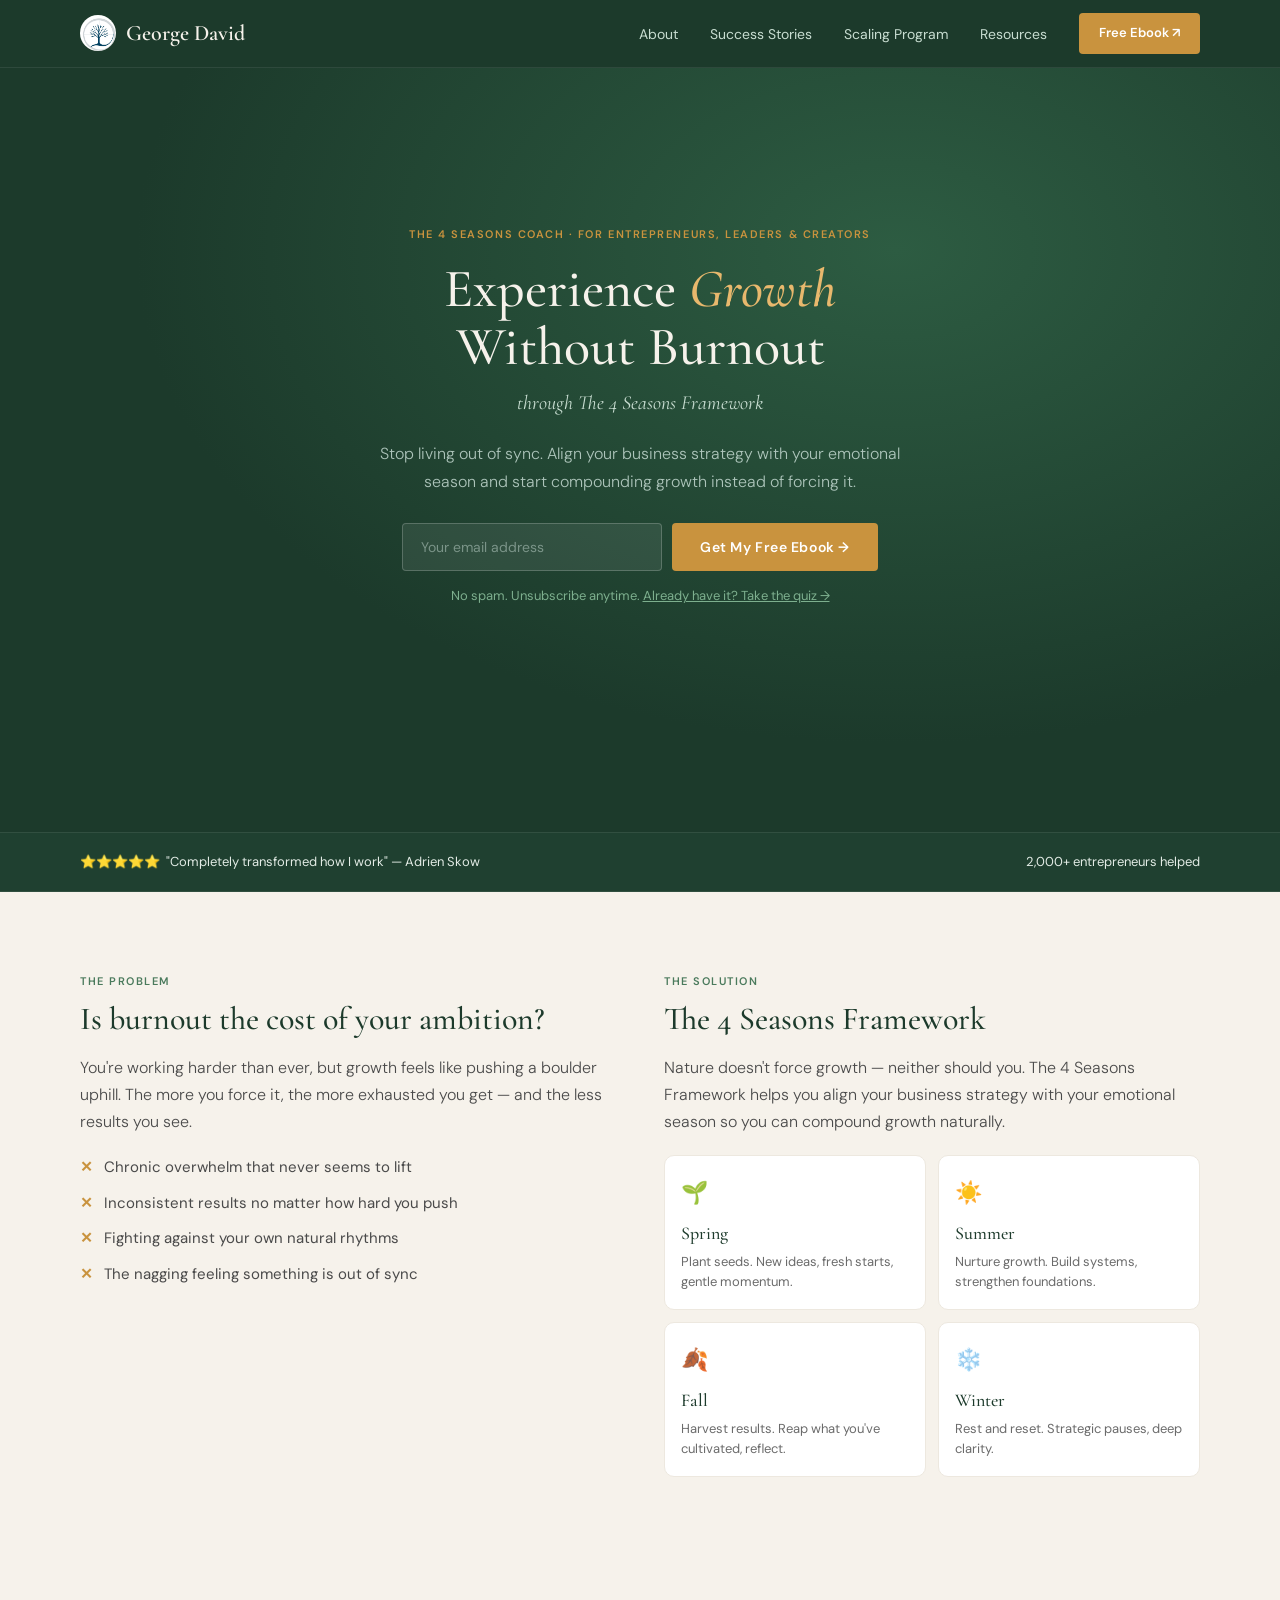
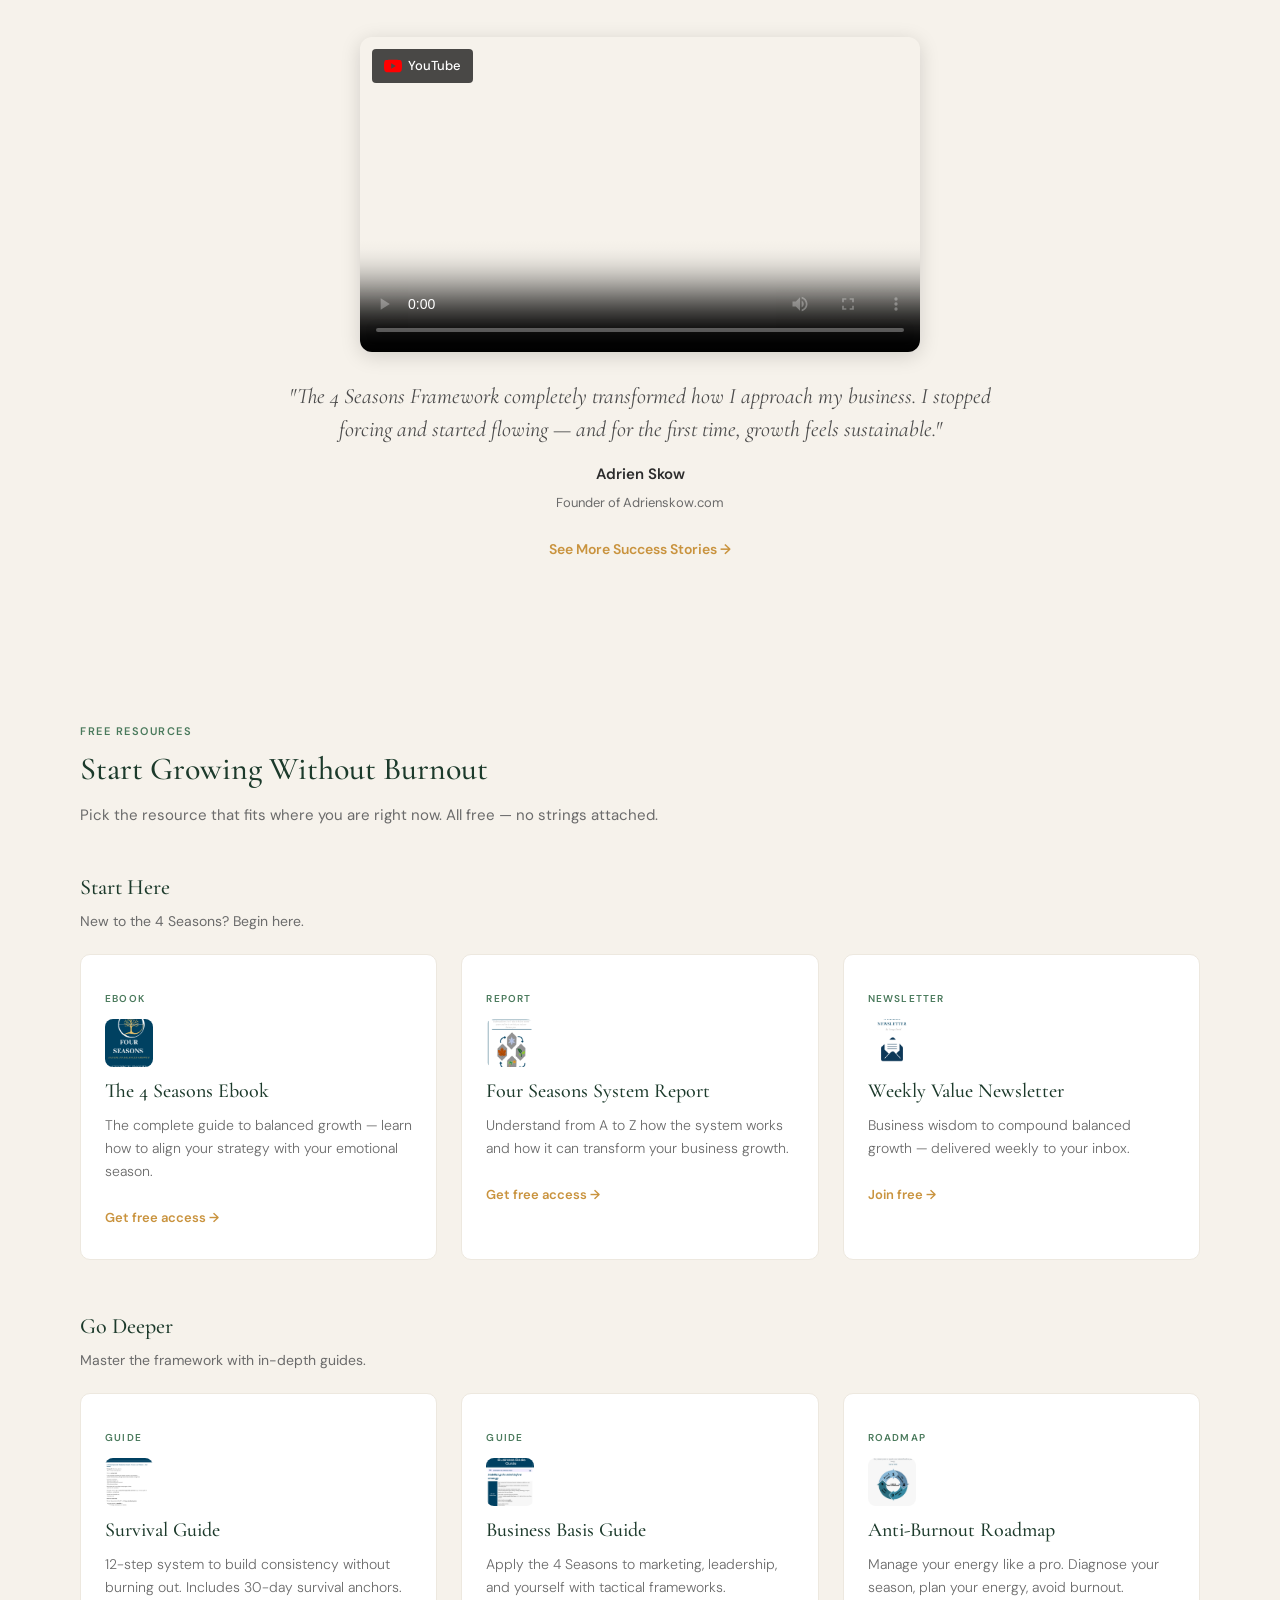
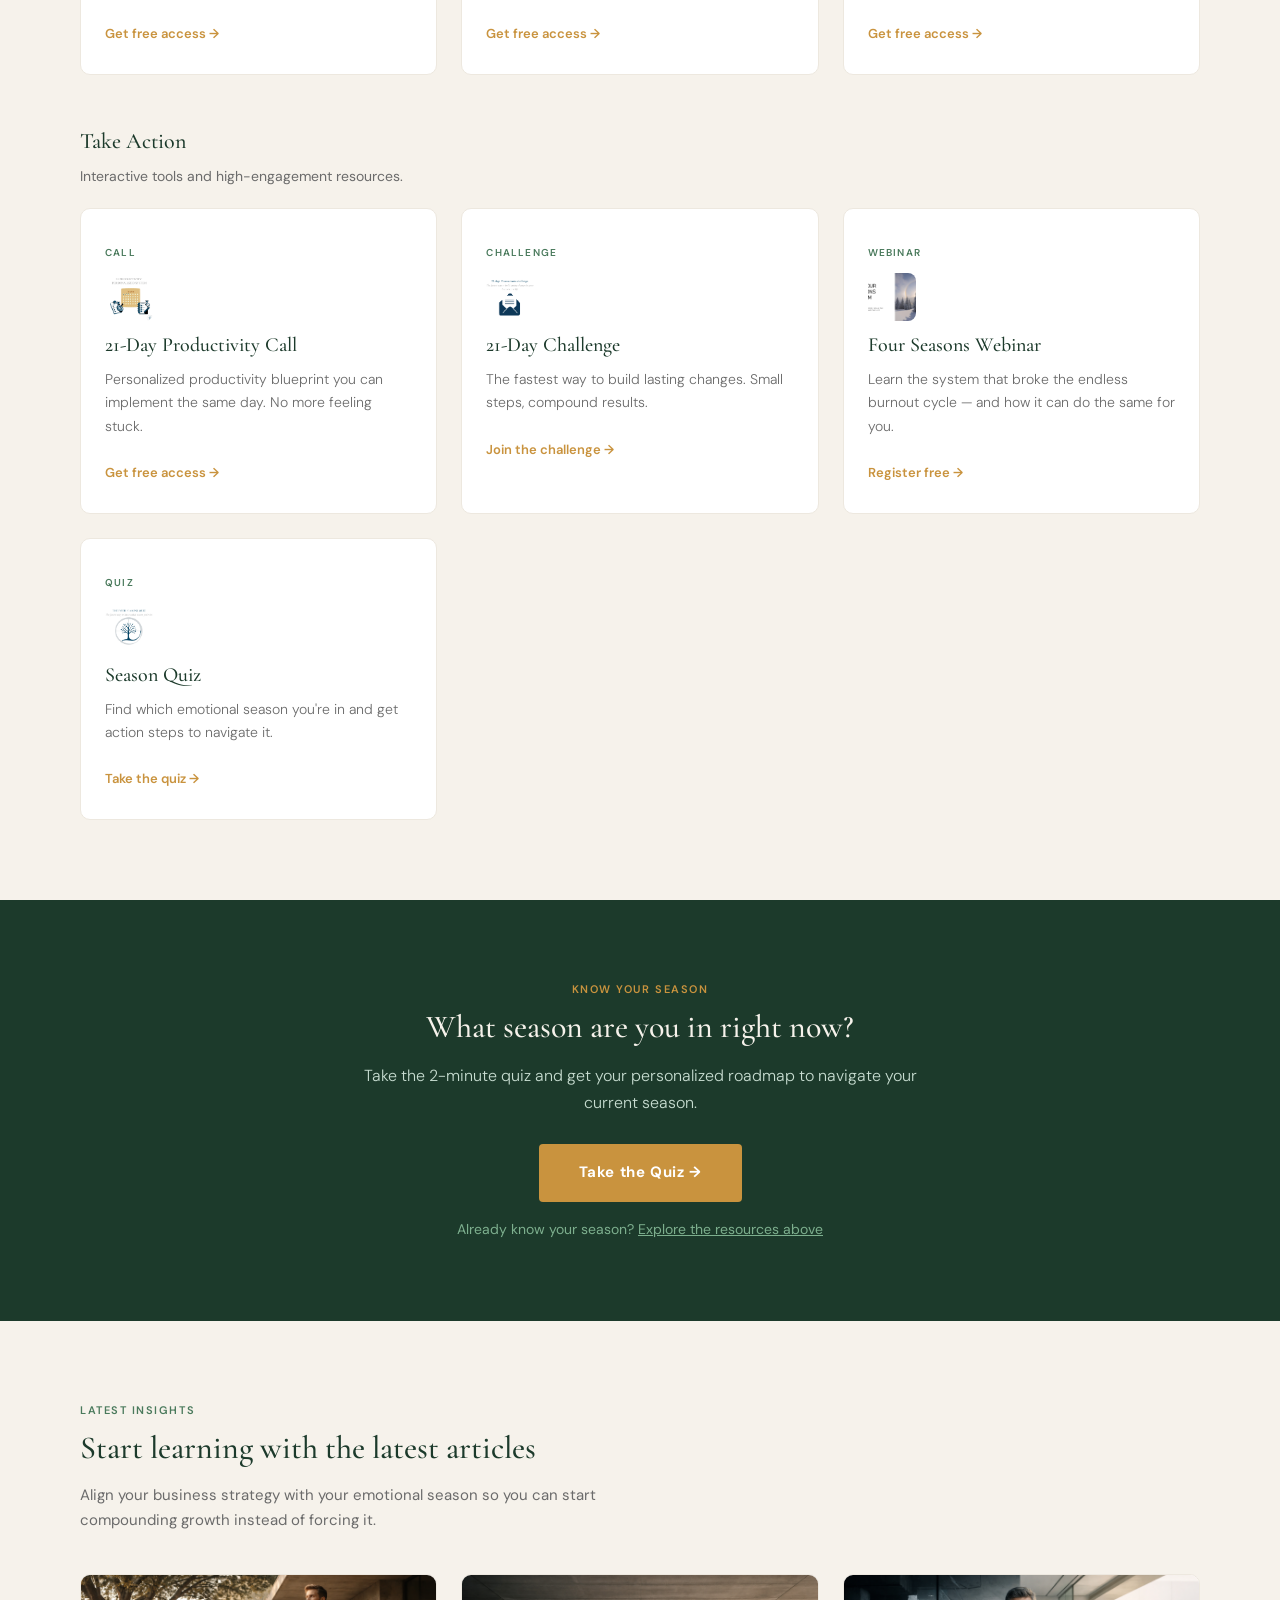
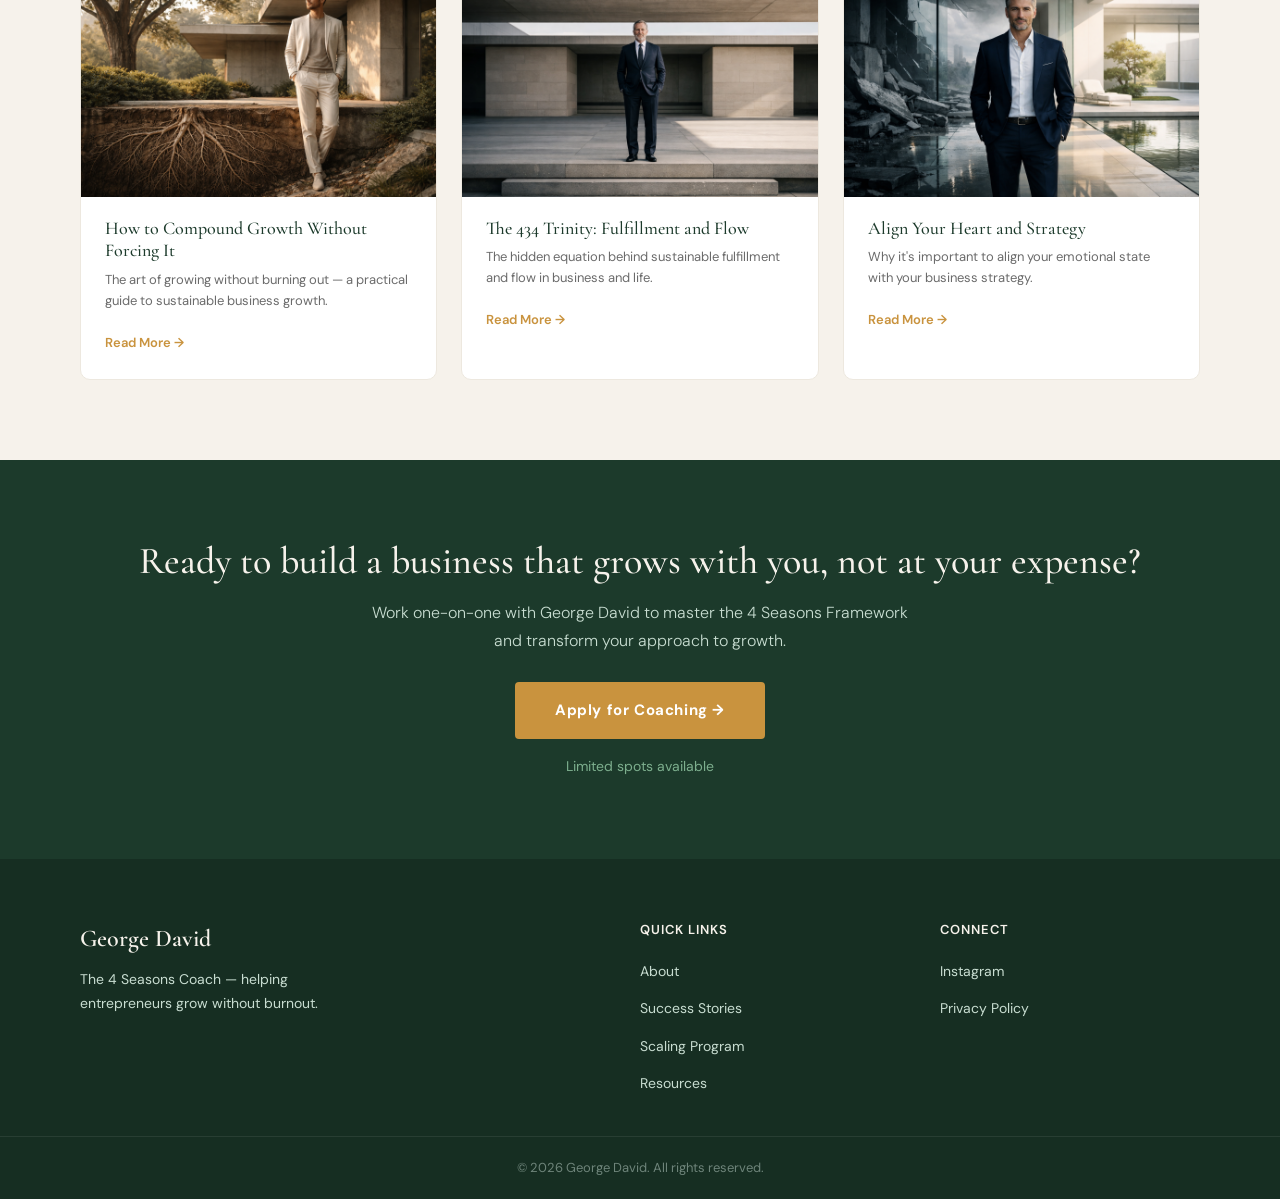
==== george-david-funnel/index.html @ fc8d65a0 "Add files via upload" ====
<!DOCTYPE html>
<html lang="en">
<head>
  <meta charset="UTF-8">
  <meta name="viewport" content="width=device-width, initial-scale=1.0">
  <title>George David — The 4 Seasons Coach</title>
  <meta name="description" content="Experience growth without burnout through The 4 Seasons Framework. Get your free ebook and start compounding balanced growth.">
  <link rel="preconnect" href="https://fonts.googleapis.com">
  <link rel="preconnect" href="https://fonts.gstatic.com" crossorigin>
  <link href="https://fonts.googleapis.com/css2?family=Cormorant+Garamond:ital,wght@0,400;0,500;0,600;1,400;1,500&family=DM+Sans:wght@300;400;500;600;700&display=swap" rel="stylesheet">
  <link rel="stylesheet" href="css/style.css">
</head>
<body>

<!-- Navigation -->
<nav class="navbar" id="navbar">
  <div class="navbar-inner">
    <a href="#" class="navbar-logo"><img src="assets/logo.jpg" alt="George David" class="nav-logo-img"> George David</a>
    <button class="navbar-toggle" id="navToggle" aria-label="Toggle menu">
      <span></span><span></span><span></span>
    </button>
    <div class="navbar-menu" id="navMenu">
      <ul class="navbar-links">
        <li><a href="#about">About</a></li>
        <li><a href="#stories">Success Stories</a></li>
        <li><a href="#scaling">Scaling Program</a></li>
        <li><a href="#resources">Resources</a></li>
      </ul>
      <a href="#hero" class="navbar-cta">Free Ebook ↗</a>
    </div>
  </div>
</nav>

<!-- Hero -->
<section class="hero" id="hero">
  <div class="hero-content">
    <p class="hero-eyebrow">The 4 Seasons Coach · For Entrepreneurs, Leaders &amp; Creators</p>
    <h1 class="hero-title">Experience <em>Growth</em><br>Without Burnout</h1>
    <p class="hero-subtitle">through The 4 Seasons Framework</p>
    <p class="hero-body">Stop living out of sync. Align your business strategy with your emotional season and start compounding growth instead of forcing it.</p>
    <form class="hero-form" id="heroForm" action="#" method="POST">
      <input type="email" class="hero-input" placeholder="Your email address" required autocomplete="email" inputmode="email">
      <button type="submit" class="hero-btn">Get My Free Ebook →</button>
    </form>
    <p class="hero-micro">No spam. Unsubscribe anytime. <a href="#" class="hero-micro-link">Already have it? Take the quiz →</a></p>
  </div>
</section>

<!-- Trust Bar -->
<div class="trust-bar">
  <div class="trust-bar-inner">
    <span class="trust-bar-item">⭐⭐⭐⭐⭐ &nbsp;"Completely transformed how I work" — Adrien Skow</span>
    <span class="trust-bar-item">2,000+ entrepreneurs helped</span>
  </div>
</div>

<!-- Problem → Solution -->
<section class="section section-light" id="about">
  <div class="container">
    <div class="split-grid">
      <div class="split-col">
        <p class="section-label-text">The Problem</p>
        <h2 class="section-title">Is burnout the cost of your ambition?</h2>
        <p class="section-body">You're working harder than ever, but growth feels like pushing a boulder uphill. The more you force it, the more exhausted you get — and the less results you see.</p>
        <ul class="pain-list">
          <li>Chronic overwhelm that never seems to lift</li>
          <li>Inconsistent results no matter how hard you push</li>
          <li>Fighting against your own natural rhythms</li>
          <li>The nagging feeling something is out of sync</li>
        </ul>
      </div>
      <div class="split-col">
        <p class="section-label-text">The Solution</p>
        <h2 class="section-title">The 4 Seasons Framework</h2>
        <p class="section-body">Nature doesn't force growth — neither should you. The 4 Seasons Framework helps you align your business strategy with your emotional season so you can compound growth naturally.</p>
        <div class="seasons-grid">
          <div class="season-card">
            <span class="season-icon">🌱</span>
            <h4>Spring</h4>
            <p>Plant seeds. New ideas, fresh starts, gentle momentum.</p>
          </div>
          <div class="season-card">
            <span class="season-icon">☀️</span>
            <h4>Summer</h4>
            <p>Nurture growth. Build systems, strengthen foundations.</p>
          </div>
          <div class="season-card">
            <span class="season-icon">🍂</span>
            <h4>Fall</h4>
            <p>Harvest results. Reap what you've cultivated, reflect.</p>
          </div>
          <div class="season-card">
            <span class="season-icon">❄️</span>
            <h4>Winter</h4>
            <p>Rest and reset. Strategic pauses, deep clarity.</p>
          </div>
        </div>
      </div>
    </div>
  </div>
</section>

<!-- Testimonial -->
<section class="section section-light" id="stories">
  <div class="container">
    <div class="testimonial">
      <div class="testimonial-video">
        <div class="video-embed">
          <div class="video-wrapper">
            <video controls poster="https://i.ytimg.com/vi/q806Whf-6So/hqdefault.jpg">
              <source src="assets/testimonial.mp4" type="video/mp4">
            </video>
            <a href="https://www.youtube.com/watch?v=q806Whf-6So" target="_blank" rel="noopener" class="video-youtube-link" aria-label="Watch on YouTube">
              <svg class="video-youtube-icon" viewBox="0 0 24 24" fill="currentColor"><path d="M23.498 6.186a3.016 3.016 0 0 0-2.122-2.136C19.505 3.545 12 3.545 12 3.545s-7.505 0-9.377.505A3.017 3.017 0 0 0 .502 6.186C0 8.07 0 12 0 12s0 3.93.502 5.814a3.016 3.016 0 0 0 2.122 2.136c1.871.505 9.376.505 9.376.505s7.505 0 9.377-.505a3.015 3.015 0 0 0 2.122-2.136C24 15.93 24 12 24 12s0-3.93-.502-5.814zM9.545 15.568V8.432L15.818 12l-6.273 3.568z"/></svg>
              YouTube
            </a>
          </div>
        </div>
      </div>
      <blockquote class="testimonial-quote">
        "The 4 Seasons Framework completely transformed how I approach my business. I stopped forcing and started flowing — and for the first time, growth feels sustainable."
      </blockquote>
      <div class="testimonial-author">
        <strong>Adrien Skow</strong>
        <span>Founder of Adrienskow.com</span>
      </div>
      <a href="#" class="testimonial-link">See More Success Stories →</a>
    </div>
  </div>
</section>

<!-- Free Resources -->
<section class="section section-light" id="resources">
  <div class="container">
    <p class="section-label-text">Free Resources</p>
    <h2 class="section-title">Start Growing Without Burnout</h2>
    <p class="section-desc">Pick the resource that fits where you are right now. All free — no strings attached.</p>

    <div class="offer-group">
      <h3 class="offer-group-title">Start Here</h3>
      <p class="offer-group-desc">New to the 4 Seasons? Begin here.</p>
      <div class="offer-grid">
        <article class="offer-card">
          <span class="offer-tag">Ebook</span>
          <img src="assets/hero-profile.png" alt="" class="offer-icon" loading="lazy">
          <h4 class="offer-title">The 4 Seasons Ebook</h4>
          <p class="offer-body">The complete guide to balanced growth — learn how to align your strategy with your emotional season.</p>
          <a href="#" class="offer-cta">Get free access →</a>
        </article>
        <article class="offer-card">
          <span class="offer-tag">Report</span>
          <img src="assets/system-report-icon.png" alt="" class="offer-icon" loading="lazy">
          <h4 class="offer-title">Four Seasons System Report</h4>
          <p class="offer-body">Understand from A to Z how the system works and how it can transform your business growth.</p>
          <a href="#" class="offer-cta">Get free access →</a>
        </article>
        <article class="offer-card">
          <span class="offer-tag">Newsletter</span>
          <img src="assets/newsletter-icon.png" alt="" class="offer-icon" loading="lazy">
          <h4 class="offer-title">Weekly Value Newsletter</h4>
          <p class="offer-body">Business wisdom to compound balanced growth — delivered weekly to your inbox.</p>
          <a href="#" class="offer-cta">Join free →</a>
        </article>
      </div>
    </div>

    <div class="offer-group">
      <h3 class="offer-group-title">Go Deeper</h3>
      <p class="offer-group-desc">Master the framework with in-depth guides.</p>
      <div class="offer-grid">
        <article class="offer-card">
          <span class="offer-tag">Guide</span>
          <img src="assets/survival-guide-icon.png" alt="" class="offer-icon" loading="lazy">
          <h4 class="offer-title">Survival Guide</h4>
          <p class="offer-body">12-step system to build consistency without burning out. Includes 30-day survival anchors.</p>
          <a href="#" class="offer-cta">Get free access →</a>
        </article>
        <article class="offer-card">
          <span class="offer-tag">Guide</span>
          <img src="assets/business-guide-icon.png" alt="" class="offer-icon" loading="lazy">
          <h4 class="offer-title">Business Basis Guide</h4>
          <p class="offer-body">Apply the 4 Seasons to marketing, leadership, and yourself with tactical frameworks.</p>
          <a href="#" class="offer-cta">Get free access →</a>
        </article>
        <article class="offer-card">
          <span class="offer-tag">Roadmap</span>
          <img src="assets/energy-icon.png" alt="" class="offer-icon" loading="lazy">
          <h4 class="offer-title">Anti-Burnout Roadmap</h4>
          <p class="offer-body">Manage your energy like a pro. Diagnose your season, plan your energy, avoid burnout.</p>
          <a href="#" class="offer-cta">Get free access →</a>
        </article>
      </div>
    </div>

    <div class="offer-group">
      <h3 class="offer-group-title">Take Action</h3>
      <p class="offer-group-desc">Interactive tools and high-engagement resources.</p>
      <div class="offer-grid">
        <article class="offer-card">
          <span class="offer-tag">Call</span>
          <img src="assets/productivity-icon.png" alt="" class="offer-icon" loading="lazy">
          <h4 class="offer-title">21-Day Productivity Call</h4>
          <p class="offer-body">Personalized productivity blueprint you can implement the same day. No more feeling stuck.</p>
          <a href="#" class="offer-cta">Get free access →</a>
        </article>
        <article class="offer-card">
          <span class="offer-tag">Challenge</span>
          <img src="assets/challenge-icon.png" alt="" class="offer-icon" loading="lazy">
          <h4 class="offer-title">21-Day Challenge</h4>
          <p class="offer-body">The fastest way to build lasting changes. Small steps, compound results.</p>
          <a href="#" class="offer-cta">Join the challenge →</a>
        </article>
        <article class="offer-card">
          <span class="offer-tag">Webinar</span>
          <img src="assets/webinar-icon.jpg" alt="" class="offer-icon" loading="lazy">
          <h4 class="offer-title">Four Seasons Webinar</h4>
          <p class="offer-body">Learn the system that broke the endless burnout cycle — and how it can do the same for you.</p>
          <a href="#" class="offer-cta">Register free →</a>
        </article>
        <article class="offer-card">
          <span class="offer-tag">Quiz</span>
          <img src="assets/quiz-icon.png" alt="" class="offer-icon" loading="lazy">
          <h4 class="offer-title">Season Quiz</h4>
          <p class="offer-body">Find which emotional season you're in and get action steps to navigate it.</p>
          <a href="#" class="offer-cta">Take the quiz →</a>
        </article>
      </div>
    </div>
  </div>
</section>

<!-- Quiz CTA -->
<section class="section section-dark cta-banner">
  <div class="container" style="text-align:center;">
    <p class="section-label-text" style="color:var(--gold);">Know Your Season</p>
    <h2 class="section-title" style="color:var(--cream);">What season are you in right now?</h2>
    <p class="section-body" style="color:var(--sage-pale);text-align:center;">Take the 2-minute quiz and get your personalized roadmap to navigate your current season.</p>
    <a href="#" class="cta-banner-btn">Take the Quiz →</a>
    <p class="cta-banner-micro">Already know your season? <a href="#resources" class="cta-banner-link">Explore the resources above</a></p>
  </div>
</section>

<!-- Blog -->
<section class="section section-light">
  <div class="container">
    <p class="section-label-text">Latest Insights</p>
    <h2 class="section-title">Start learning with the latest articles</h2>
    <p class="section-desc">Align your business strategy with your emotional season so you can start compounding growth instead of forcing it.</p>
    <div class="blog-grid">
      <article class="blog-card">
        <div class="blog-img">
          <img src="assets/blog-1.png" alt="" class="blog-img-src" loading="lazy">
        </div>
        <div class="blog-body">
          <h3 class="blog-title">How to Compound Growth Without Forcing It</h3>
          <p class="blog-excerpt">The art of growing without burning out — a practical guide to sustainable business growth.</p>
          <a href="#" class="blog-link">Read More →</a>
        </div>
      </article>
      <article class="blog-card">
        <div class="blog-img">
          <img src="assets/blog-2.png" alt="" class="blog-img-src" loading="lazy">
        </div>
        <div class="blog-body">
          <h3 class="blog-title">The 434 Trinity: Fulfillment and Flow</h3>
          <p class="blog-excerpt">The hidden equation behind sustainable fulfillment and flow in business and life.</p>
          <a href="#" class="blog-link">Read More →</a>
        </div>
      </article>
      <article class="blog-card">
        <div class="blog-img">
          <img src="assets/blog-3.png" alt="" class="blog-img-src" loading="lazy">
        </div>
        <div class="blog-body">
          <h3 class="blog-title">Align Your Heart and Strategy</h3>
          <p class="blog-excerpt">Why it's important to align your emotional state with your business strategy.</p>
          <a href="#" class="blog-link">Read More →</a>
        </div>
      </article>
    </div>
  </div>
</section>

<!-- Coaching CTA -->
<section class="section section-dark cta-banner" id="scaling">
  <div class="container" style="text-align:center;">
    <h2 class="section-title" style="color:var(--cream);">Ready to build a business that grows with you, not at your expense?</h2>
    <p class="section-body" style="color:var(--sage-pale);text-align:center;max-width:560px;margin:0 auto 28px;">Work one-on-one with George David to master the 4 Seasons Framework and transform your approach to growth.</p>
    <a href="#" class="cta-banner-btn">Apply for Coaching →</a>
    <p class="cta-banner-micro" style="color:var(--sage-light);">Limited spots available</p>
  </div>
</section>

<!-- Footer -->
<footer class="footer">
  <div class="container">
    <div class="footer-grid">
      <div class="footer-col">
        <h4 class="footer-logo">George David</h4>
        <p class="footer-tagline">The 4 Seasons Coach — helping entrepreneurs grow without burnout.</p>
      </div>
      <div class="footer-col">
        <h5 class="footer-heading">Quick Links</h5>
        <ul class="footer-links">
          <li><a href="#about">About</a></li>
          <li><a href="#stories">Success Stories</a></li>
          <li><a href="#scaling">Scaling Program</a></li>
          <li><a href="#resources">Resources</a></li>
        </ul>
      </div>
      <div class="footer-col">
        <h5 class="footer-heading">Connect</h5>
        <ul class="footer-links">
          <li><a href="https://www.instagram.com/georgexvidavid/" target="_blank" rel="noopener">Instagram</a></li>
          <li><a href="#">Privacy Policy</a></li>
        </ul>
      </div>
    </div>
  </div>
  <div class="footer-bottom">
    <p>&copy; 2026 George David. All rights reserved.</p>
  </div>
</footer>

<script src="js/main.js"></script>
</body>
</html>
---- george-david-funnel/css/style.css ----
/* ── CSS Custom Properties ── */
:root {
  --forest: #1C3A2B;
  --forest-mid: #2D5C42;
  --sage: #4A7A5C;
  --sage-light: #7DAF8E;
  --sage-pale: #C8DDD1;
  --gold: #C9933E;
  --gold-light: #E8B86D;
  --gold-hover: #B8832E;
  --cream: #F6F2EB;
  --cream-warm: #EDE8DF;
  --ink: #2C2C2C;
  --ink-mid: #4A4A4A;
  --ink-soft: #6B6B6B;
  --white: #FFFFFF;
  --font-serif: 'Cormorant Garamond', serif;
  --font-sans: 'DM Sans', sans-serif;
  --max-width: 1200px;
  --nav-height: 68px;
}

*, *::before, *::after { margin: 0; padding: 0; box-sizing: border-box; }
html { scroll-behavior: smooth; }
body {
  font-family: var(--font-sans);
  background: var(--cream);
  color: var(--ink);
  line-height: 1.7;
  -webkit-font-smoothing: antialiased;
}
img { max-width: 100%; display: block; }
a { color: inherit; text-decoration: none; }
ul { list-style: none; }

/* ── Navigation ── */
.navbar {
  position: fixed;
  top: 0; left: 0; right: 0;
  z-index: 100;
  height: var(--nav-height);
  background: var(--forest);
  border-bottom: 1px solid rgba(255,255,255,0.08);
  transition: background 0.3s ease;
}
.navbar.scrolled {
  background: rgba(28,58,43,0.95);
  backdrop-filter: blur(8px);
  -webkit-backdrop-filter: blur(8px);
}
.navbar-inner {
  max-width: var(--max-width);
  margin: 0 auto;
  padding: 0 40px;
  height: 100%;
  display: flex;
  align-items: center;
  justify-content: space-between;
}
.navbar-logo {
  font-family: var(--font-serif);
  font-size: 22px;
  font-weight: 600;
  color: var(--cream);
  display: flex;
  align-items: center;
  gap: 10px;
}
.nav-logo-img {
  width: 36px;
  height: 36px;
  border-radius: 50%;
  object-fit: cover;
}
.navbar-menu {
  display: flex;
  align-items: center;
  gap: 32px;
}
.navbar-links {
  display: flex;
  gap: 32px;
}
.navbar-links a {
  font-family: var(--font-sans);
  font-size: 14px;
  font-weight: 400;
  color: var(--sage-pale);
  transition: color 0.2s ease;
}
.navbar-links a:hover { color: var(--cream); }
.navbar-cta {
  background: var(--gold);
  color: var(--white);
  padding: 9px 20px;
  border-radius: 4px;
  font-family: var(--font-sans);
  font-size: 13px;
  font-weight: 600;
  transition: background 0.2s ease;
}
.navbar-cta:hover { background: var(--gold-hover); }

/* Hamburger */
.navbar-toggle {
  display: none;
  background: none;
  border: none;
  cursor: pointer;
  width: 44px;
  height: 44px;
  padding: 10px;
  flex-direction: column;
  justify-content: center;
  gap: 5px;
}
.navbar-toggle span {
  display: block;
  width: 24px;
  height: 2px;
  background: var(--cream);
  border-radius: 2px;
  transition: all 0.3s ease;
}
.navbar-toggle.active span:nth-child(1) { transform: rotate(45deg) translate(5px, 5px); }
.navbar-toggle.active span:nth-child(2) { opacity: 0; }
.navbar-toggle.active span:nth-child(3) { transform: rotate(-45deg) translate(5px, -5px); }

/* ── Hero ── */
.hero {
  min-height: calc(100vh - var(--nav-height));
  display: flex;
  align-items: center;
  justify-content: center;
  text-align: center;
  background: var(--forest);
  background-image: radial-gradient(ellipse at 70% 30%, var(--forest-mid) 0%, var(--forest) 60%);
  padding: 40px;
}
.hero-content {
  max-width: 680px;
}
.hero-eyebrow {
  font-family: var(--font-sans);
  font-size: 11px;
  font-weight: 600;
  letter-spacing: 0.14em;
  text-transform: uppercase;
  color: var(--gold);
  margin-bottom: 16px;
}
.hero-title {
  font-family: var(--font-serif);
  font-size: 54px;
  font-weight: 500;
  color: var(--cream);
  line-height: 1.08;
  margin-bottom: 10px;
}
.hero-title em {
  color: var(--gold-light);
  font-style: italic;
}
.hero-subtitle {
  font-family: var(--font-serif);
  font-size: 20px;
  font-weight: 400;
  font-style: italic;
  color: var(--sage-pale);
  margin-bottom: 20px;
}
.hero-body {
  font-family: var(--font-sans);
  font-size: 16px;
  font-weight: 300;
  color: rgba(198,218,210,0.85);
  max-width: 520px;
  margin: 0 auto 28px;
  line-height: 1.7;
}
.hero-form {
  display: flex;
  gap: 10px;
  justify-content: center;
  align-items: center;
  flex-wrap: wrap;
  margin-bottom: 14px;
}
.hero-input {
  height: 48px;
  min-width: 260px;
  padding: 0 18px;
  background: rgba(255,255,255,0.08);
  border: 1px solid rgba(255,255,255,0.2);
  border-radius: 4px;
  color: var(--cream);
  font-family: var(--font-sans);
  font-size: 14px;
  outline: none;
  transition: border-color 0.2s ease;
}
.hero-input:focus { border-color: var(--gold); }
.hero-input::placeholder { color: rgba(198,218,210,0.5); }
.hero-btn {
  height: 48px;
  padding: 0 28px;
  background: var(--gold);
  color: var(--white);
  border: none;
  border-radius: 4px;
  font-family: var(--font-sans);
  font-size: 14px;
  font-weight: 600;
  letter-spacing: 0.04em;
  cursor: pointer;
  transition: background 0.2s ease;
  white-space: nowrap;
}
.hero-btn:hover { background: var(--gold-hover); }
.hero-micro {
  font-family: var(--font-sans);
  font-size: 13px;
  color: var(--sage-light);
}
.hero-micro-link {
  color: var(--sage-light);
  text-decoration: underline;
  transition: color 0.2s ease;
}
.hero-micro-link:hover { color: var(--cream); }

/* ── Trust Bar ── */
.trust-bar {
  background: #1F4030;
  border-top: 1px solid rgba(255,255,255,0.08);
  border-bottom: 1px solid rgba(255,255,255,0.08);
}
.trust-bar-inner {
  max-width: var(--max-width);
  margin: 0 auto;
  padding: 18px 40px;
  display: flex;
  justify-content: space-between;
  align-items: center;
  gap: 40px;
}
.trust-bar-item {
  font-family: var(--font-sans);
  font-size: 13px;
  color: #E2EBE5;
}

/* ── Section Base ── */
.section { padding: 80px 0; }
.section-dark { background: var(--forest); color: var(--cream); }
.section-light { background: var(--cream); color: var(--ink); }
.container {
  max-width: var(--max-width);
  margin: 0 auto;
  padding: 0 40px;
}
.section-label-text {
  font-family: var(--font-sans);
  font-size: 11px;
  font-weight: 600;
  letter-spacing: 0.14em;
  text-transform: uppercase;
  color: var(--sage);
  margin-bottom: 10px;
}
.section-title {
  font-family: var(--font-serif);
  font-size: 32px;
  font-weight: 500;
  color: var(--forest);
  margin-bottom: 16px;
  line-height: 1.15;
}
.section-body {
  font-family: var(--font-sans);
  font-size: 16px;
  font-weight: 300;
  color: var(--ink-mid);
  line-height: 1.7;
  margin-bottom: 20px;
}
.section-desc {
  font-family: var(--font-sans);
  font-size: 15px;
  color: var(--ink-soft);
  max-width: 600px;
  margin-bottom: 40px;
}

/* ── Split Grid (Problem → Solution) ── */
.split-grid {
  display: grid;
  grid-template-columns: 1fr 1fr;
  gap: 48px;
  align-items: start;
}
.pain-list {
  display: flex;
  flex-direction: column;
  gap: 10px;
}
.pain-list li {
  font-family: var(--font-sans);
  font-size: 15px;
  color: var(--ink-mid);
  padding-left: 24px;
  position: relative;
}
.pain-list li::before {
  content: '✕';
  position: absolute;
  left: 0;
  color: var(--gold);
  font-weight: 600;
}
.seasons-grid {
  display: grid;
  grid-template-columns: 1fr 1fr;
  gap: 12px;
  margin-top: 20px;
}
.season-card {
  background: var(--white);
  border: 1px solid var(--cream-warm);
  border-radius: 10px;
  padding: 18px 16px;
}
.season-icon { font-size: 22px; display: block; margin-bottom: 6px; }
.season-card h4 {
  font-family: var(--font-serif);
  font-size: 18px;
  font-weight: 500;
  color: var(--forest);
  margin-bottom: 4px;
}
.season-card p {
  font-family: var(--font-sans);
  font-size: 13px;
  color: var(--ink-soft);
  line-height: 1.5;
}

/* ── Testimonial ── */
.testimonial {
  text-align: center;
  max-width: 720px;
  margin: 0 auto;
}
.testimonial-video { margin-bottom: 28px; }
.video-embed {
  position: relative;
  width: 100%;
  max-width: 560px;
  margin: 0 auto;
  border-radius: 12px;
  overflow: hidden;
  box-shadow: 0 4px 20px rgba(0,0,0,0.15);
}
.video-wrapper {
  position: relative;
}
.video-wrapper video,
.video-embed iframe {
  width: 100%;
  aspect-ratio: 16 / 9;
  display: block;
}
.video-youtube-link {
  position: absolute;
  top: 12px;
  left: 12px;
  display: inline-flex;
  align-items: center;
  gap: 6px;
  padding: 6px 12px;
  background: rgba(0,0,0,0.7);
  color: #fff;
  font-family: var(--font-sans);
  font-size: 13px;
  font-weight: 500;
  border-radius: 4px;
  transition: background 0.2s ease;
  z-index: 10;
}
.video-youtube-link:hover {
  background: rgba(0,0,0,0.9);
}
.video-youtube-icon {
  width: 18px;
  height: 18px;
  color: #FF0000;
}
.testimonial-quote {
  font-family: var(--font-serif);
  font-size: 22px;
  font-style: italic;
  color: var(--ink-mid);
  line-height: 1.5;
  margin-bottom: 16px;
  border: none;
}
.testimonial-author { margin-bottom: 20px; }
.testimonial-author strong {
  display: block;
  font-family: var(--font-sans);
  font-size: 15px;
  color: var(--ink);
  font-weight: 600;
}
.testimonial-author span {
  font-family: var(--font-sans);
  font-size: 13px;
  color: var(--ink-soft);
}
.testimonial-link {
  font-family: var(--font-sans);
  font-size: 14px;
  font-weight: 600;
  color: var(--gold);
  transition: color 0.2s ease;
}
.testimonial-link:hover {
  color: var(--gold-hover);
  text-decoration: underline;
}

/* ── Offer Groups ── */
.offer-group { margin-bottom: 48px; }
.offer-group:last-child { margin-bottom: 0; }
.offer-group-title {
  font-family: var(--font-serif);
  font-size: 22px;
  font-weight: 500;
  color: var(--forest);
  margin-bottom: 4px;
}
.offer-group-desc {
  font-family: var(--font-sans);
  font-size: 14px;
  color: var(--ink-soft);
  margin-bottom: 20px;
}
.offer-grid {
  display: grid;
  grid-template-columns: repeat(3, 1fr);
  gap: 24px;
}
.offer-card {
  background: var(--white);
  border: 1px solid var(--cream-warm);
  border-radius: 10px;
  padding: 28px 24px;
  transition: all 0.2s ease;
}
.offer-card:hover {
  transform: translateY(-2px);
  box-shadow: 0 8px 24px rgba(28,58,43,0.08);
}
.offer-icon {
  width: 48px;
  height: 48px;
  object-fit: cover;
  border-radius: 8px;
  margin-bottom: 12px;
}
.offer-tag {
  display: inline-block;
  font-family: var(--font-sans);
  font-size: 10px;
  font-weight: 600;
  letter-spacing: 0.12em;
  text-transform: uppercase;
  color: var(--sage);
  margin-bottom: 12px;
}
.offer-title {
  font-family: var(--font-serif);
  font-size: 20px;
  font-weight: 500;
  color: var(--forest);
  margin-bottom: 10px;
  line-height: 1.25;
}
.offer-body {
  font-family: var(--font-sans);
  font-size: 14px;
  font-weight: 300;
  color: var(--ink-soft);
  line-height: 1.65;
  margin-bottom: 20px;
}
.offer-cta {
  font-family: var(--font-sans);
  font-size: 13px;
  font-weight: 600;
  color: var(--gold);
  transition: all 0.2s ease;
}
.offer-cta:hover { text-decoration: underline; }

/* ── CTA Banner ── */
.cta-banner { text-align: center; padding: 80px 40px; }
.cta-banner .section-body {
  max-width: 560px;
  margin: 0 auto 28px;
}
.cta-banner-btn {
  display: inline-block;
  background: var(--gold);
  color: var(--white);
  padding: 16px 40px;
  border-radius: 4px;
  font-family: var(--font-sans);
  font-size: 15px;
  font-weight: 700;
  letter-spacing: 0.04em;
  transition: background 0.2s ease;
}
.cta-banner-btn:hover { background: var(--gold-hover); }
.cta-banner-micro {
  font-family: var(--font-sans);
  font-size: 14px;
  color: var(--sage-light);
  margin-top: 16px;
}
.cta-banner-link {
  color: var(--sage-light);
  text-decoration: underline;
  transition: color 0.2s ease;
}
.cta-banner-link:hover { color: var(--cream); }

/* ── Blog ── */
.blog-grid {
  display: grid;
  grid-template-columns: repeat(3, 1fr);
  gap: 24px;
}
.blog-card {
  background: var(--white);
  border: 1px solid var(--cream-warm);
  border-radius: 10px;
  overflow: hidden;
  transition: all 0.2s ease;
}
.blog-card:hover {
  transform: translateY(-2px);
  box-shadow: 0 8px 24px rgba(28,58,43,0.08);
}
.blog-img-src {
  width: 100%;
  aspect-ratio: 16 / 10;
  object-fit: cover;
  display: block;
}
.blog-img-placeholder {
  width: 100%;
  aspect-ratio: 16 / 10;
  background: linear-gradient(135deg, var(--sage-pale), var(--sage-light));
}
.blog-body { padding: 20px 24px 24px; }
.blog-title {
  font-family: var(--font-serif);
  font-size: 18px;
  font-weight: 500;
  color: var(--forest);
  margin-bottom: 8px;
  line-height: 1.25;
}
.blog-excerpt {
  font-family: var(--font-sans);
  font-size: 13px;
  color: var(--ink-soft);
  line-height: 1.6;
  margin-bottom: 16px;
}
.blog-link {
  font-family: var(--font-sans);
  font-size: 13px;
  font-weight: 600;
  color: var(--gold);
  transition: color 0.2s ease;
}
.blog-link:hover { text-decoration: underline; }

/* ── Coaching CTA ── */
#scaling .section-title { font-size: 38px; line-height: 1.15; }

/* ── Footer ── */
.footer {
  background: #162E22;
  color: var(--sage-pale);
  padding: 60px 0 0;
}
.footer-grid {
  display: grid;
  grid-template-columns: 2fr 1fr 1fr;
  gap: 40px;
}
.footer-logo {
  font-family: var(--font-serif);
  font-size: 24px;
  font-weight: 600;
  color: var(--cream);
  margin-bottom: 8px;
}
.footer-tagline {
  font-family: var(--font-sans);
  font-size: 14px;
  color: var(--sage-pale);
  max-width: 280px;
}
.footer-heading {
  font-family: var(--font-sans);
  font-size: 13px;
  font-weight: 600;
  letter-spacing: 0.08em;
  text-transform: uppercase;
  color: var(--cream);
  margin-bottom: 16px;
}
.footer-links {
  display: flex;
  flex-direction: column;
  gap: 10px;
}
.footer-links a {
  font-family: var(--font-sans);
  font-size: 14px;
  color: var(--sage-pale);
  transition: color 0.2s ease;
}
.footer-links a:hover { color: var(--cream); }
.footer-bottom {
  border-top: 1px solid rgba(255,255,255,0.08);
  margin-top: 40px;
  padding: 20px 40px;
  text-align: center;
  font-family: var(--font-sans);
  font-size: 13px;
  color: rgba(198,218,210,0.5);
}

/* ── Scroll offset for fixed nav ── */
#about, #stories, #resources, #scaling {
  scroll-margin-top: 80px;
}

/* ── Responsive ── */

/* Tablet (≤ 768px) */
@media (max-width: 768px) {
  .navbar-toggle { display: flex; }
  .navbar-menu {
    position: fixed;
    top: 0; left: 0; right: 0; bottom: 0;
    background: rgba(28,58,43,0.98);
    flex-direction: column;
    justify-content: center;
    align-items: center;
    gap: 40px;
    opacity: 0;
    visibility: hidden;
    transition: all 0.3s ease;
    z-index: 99;
  }
  .navbar-menu.open { opacity: 1; visibility: visible; }
  .navbar-links { flex-direction: column; align-items: center; gap: 28px; }
  .navbar-links a { font-size: 20px; }
  .navbar-cta { font-size: 16px; padding: 14px 32px; }

  .hero-title { font-size: 38px; }
  .hero-subtitle { font-size: 18px; }
  .hero-body { font-size: 15px; }
  .hero-form { flex-direction: column; }
  .hero-input { min-width: 0; width: 100%; max-width: 400px; }
  .hero-btn { width: 100%; max-width: 400px; }
  .hero { min-height: 500px; padding: 40px 24px; }

  .trust-bar-inner {
    flex-direction: column;
    gap: 8px;
    text-align: center;
    padding: 16px 24px;
  }
  .trust-bar-item { font-size: 12px; }

  .section { padding: 64px 0; }
  .container { padding: 0 24px; }
  .split-grid { grid-template-columns: 1fr; gap: 40px; }
  .section-title { font-size: 28px; }

  .offer-grid { gap: 16px; }
  .offer-card { padding: 24px; }
  .offer-title { font-size: 18px; }
  .offer-group { margin-bottom: 40px; }

  .cta-banner { padding: 56px 24px; }
  .cta-banner .section-title { font-size: 30px; }

  .blog-grid { grid-template-columns: repeat(2, 1fr); gap: 20px; }
  .blog-body { padding: 16px 20px 20px; }

  .footer-grid { grid-template-columns: 1fr; gap: 32px; text-align: center; }
  .footer-tagline { max-width: none; }
  .footer-links { align-items: center; }
  .footer { padding: 48px 0 0; }
  .footer-bottom { padding: 16px 24px; }
}

/* Small tablet (≤ 480px) */
@media (max-width: 480px) {
  .hero-title { font-size: 28px; }
  .hero-subtitle { font-size: 16px; }
  .hero-body { font-size: 14px; }
  .hero { min-height: 440px; padding: 32px 20px; }
  .hero-input { height: 44px; }
  .hero-btn { height: 44px; }

  .section { padding: 48px 0; }
  .container { padding: 0 20px; }
  .section-title { font-size: 24px; }
  .section-body { font-size: 15px; }
  .seasons-grid { gap: 10px; }
  .season-card { padding: 14px; }

  .offer-grid { grid-template-columns: 1fr; gap: 16px; }
  .offer-card { padding: 20px; }
  .offer-title { font-size: 17px; }
  .offer-body { font-size: 13px; }
  .offer-cta {
    display: block;
    text-align: center;
    padding: 12px 20px;
    background: var(--gold);
    color: var(--white);
    border-radius: 4px;
    font-size: 14px;
  }
  .offer-cta:hover { text-decoration: none; background: var(--gold-hover); }

  .cta-banner { padding: 48px 20px; }
  .cta-banner .section-title { font-size: 26px; }
  .cta-banner-btn { width: 100%; padding: 14px 24px; font-size: 15px; }

  .blog-grid { grid-template-columns: 1fr; gap: 16px; }

  #scaling .section-title { font-size: 26px; }
  #scaling .cta-banner-btn { width: 100%; }

  .testimonial-quote { font-size: 18px; }
}

/* Medium screens (≤ 1024px) — 2-col offers */
@media (max-width: 1024px) {
  .offer-grid { grid-template-columns: repeat(2, 1fr); gap: 20px; }
}
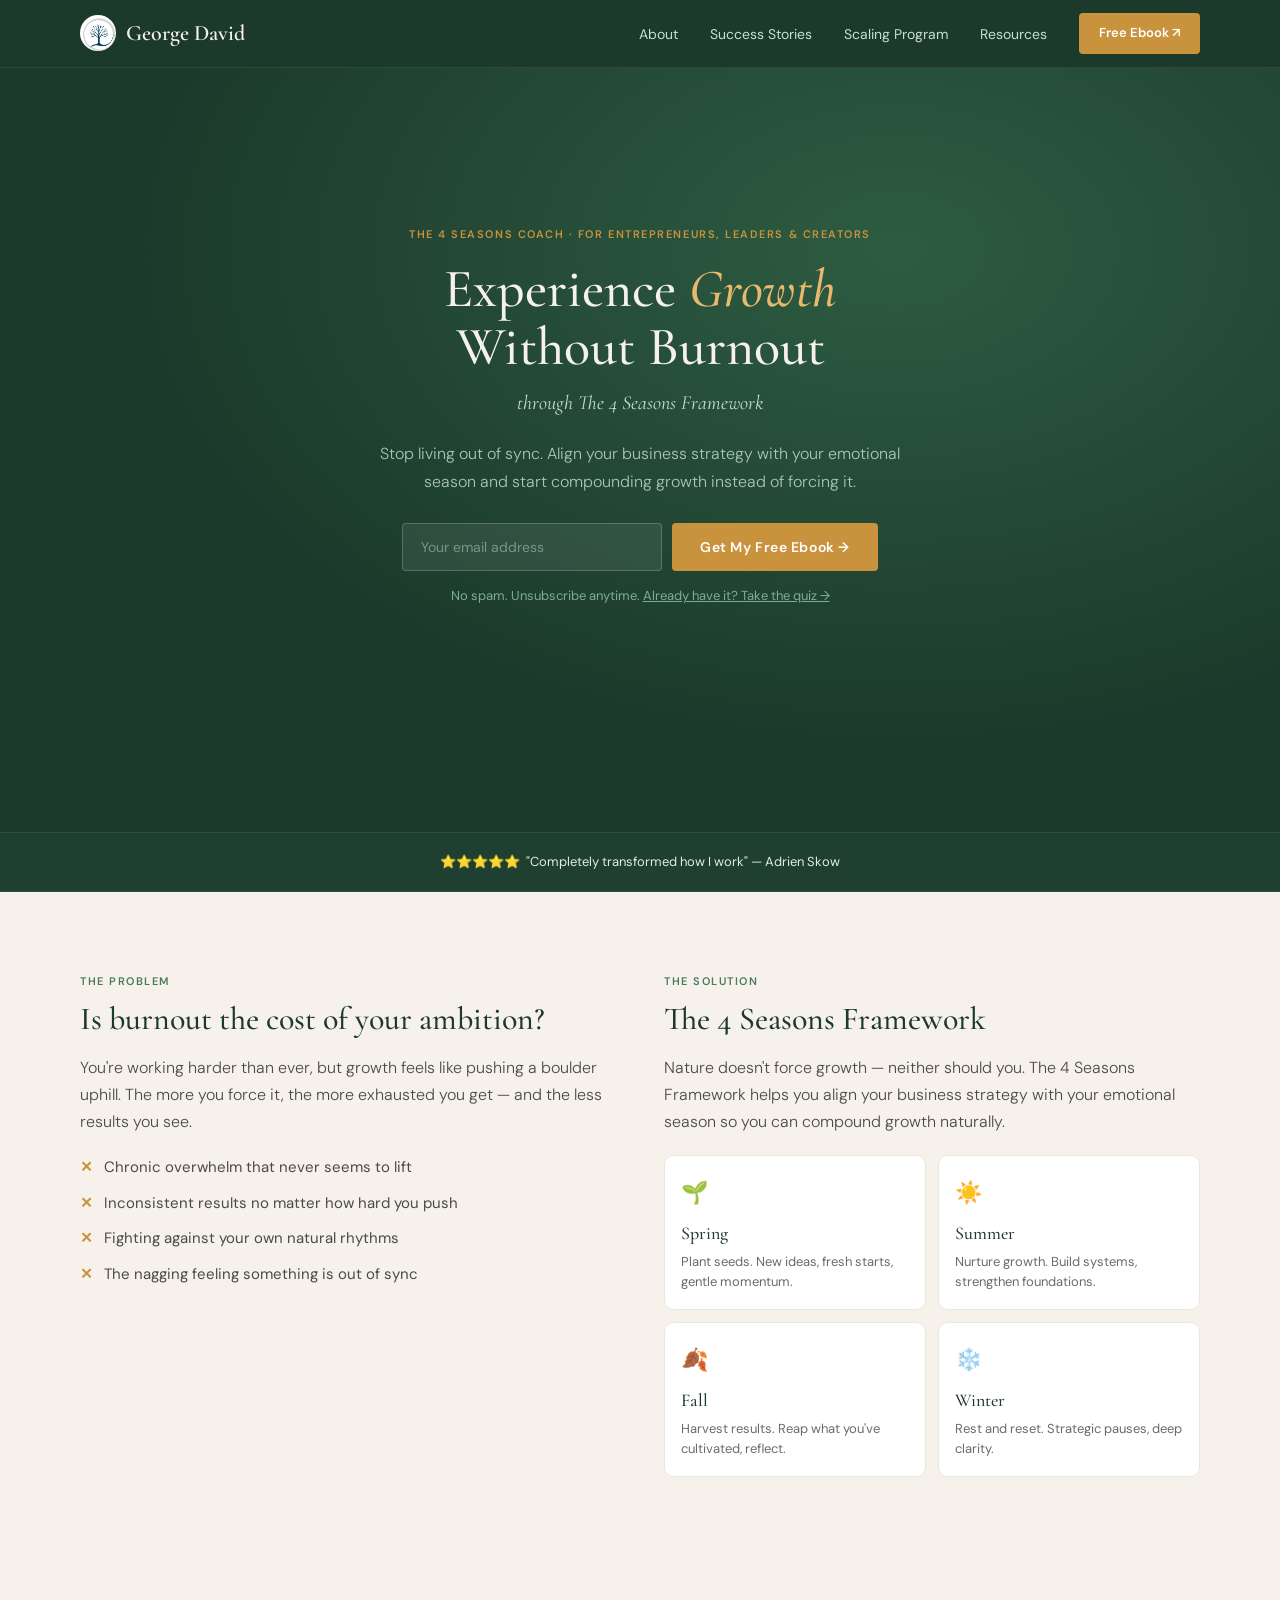
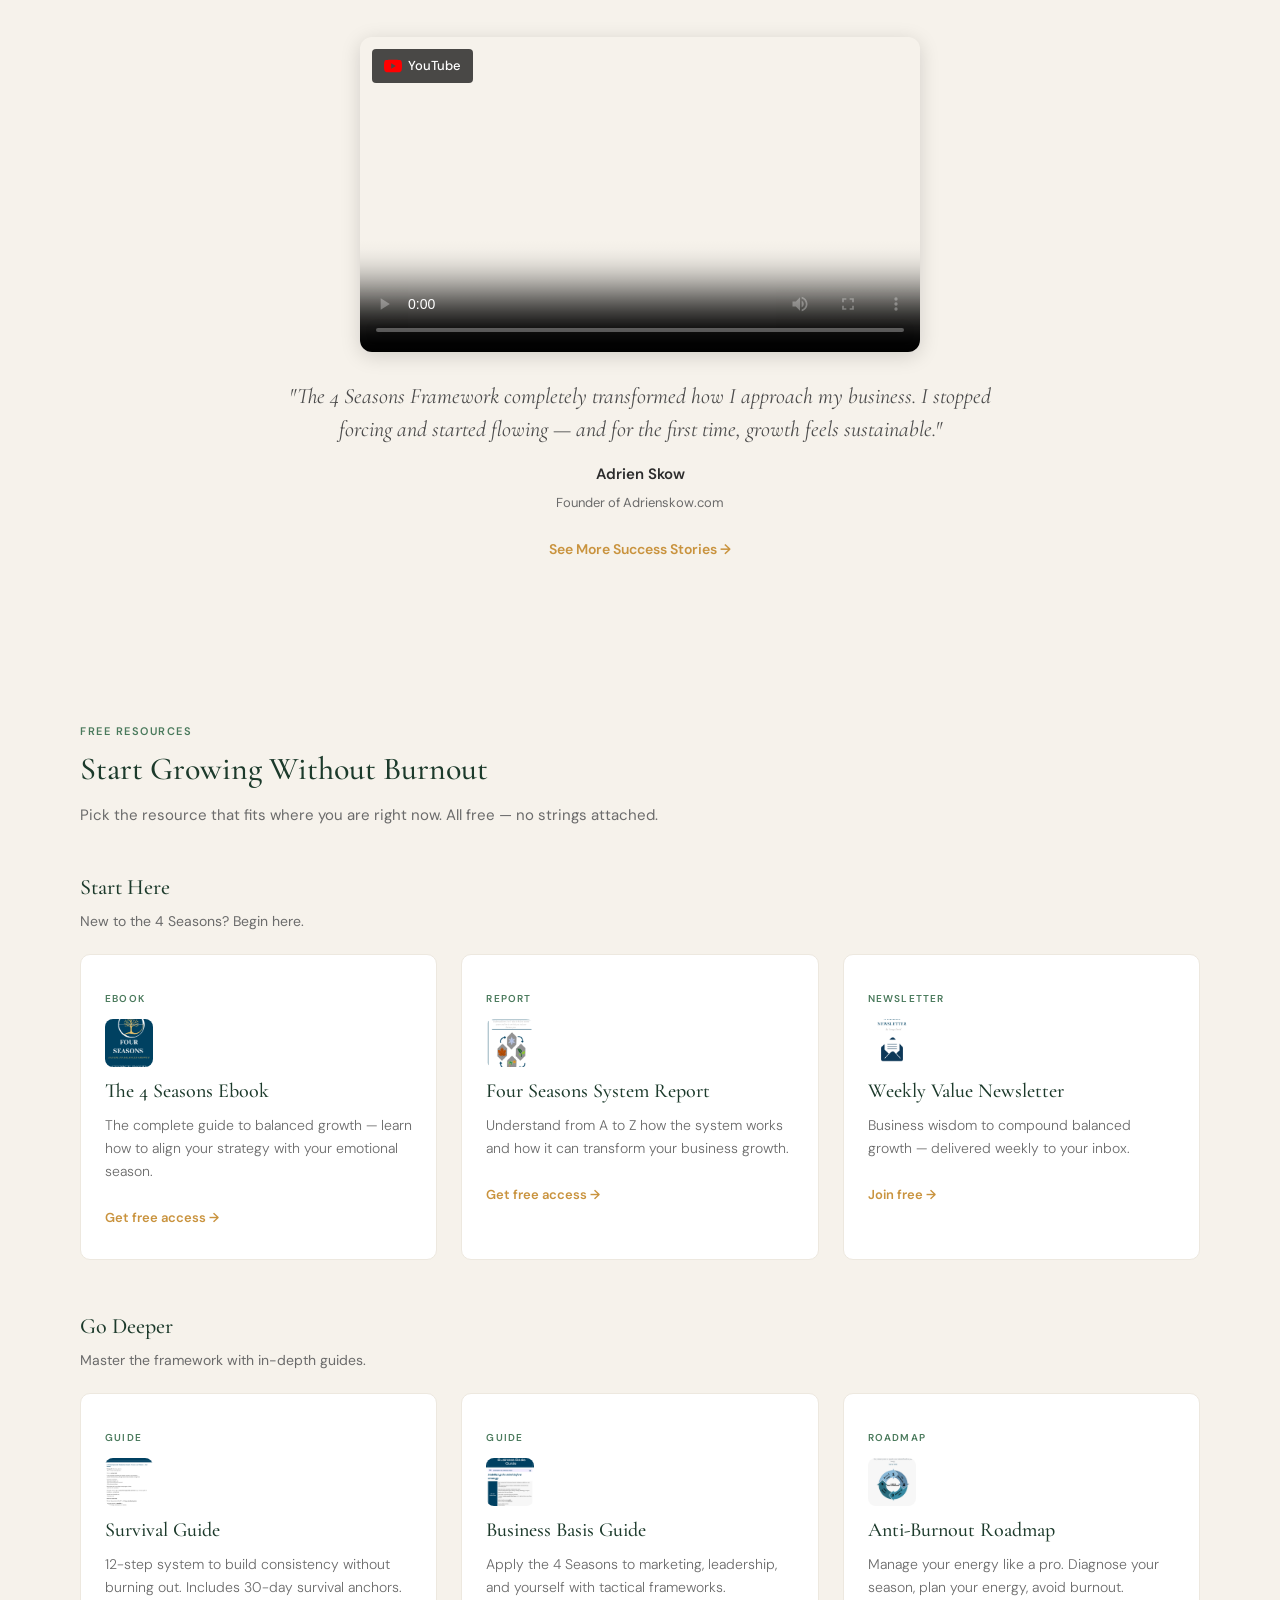
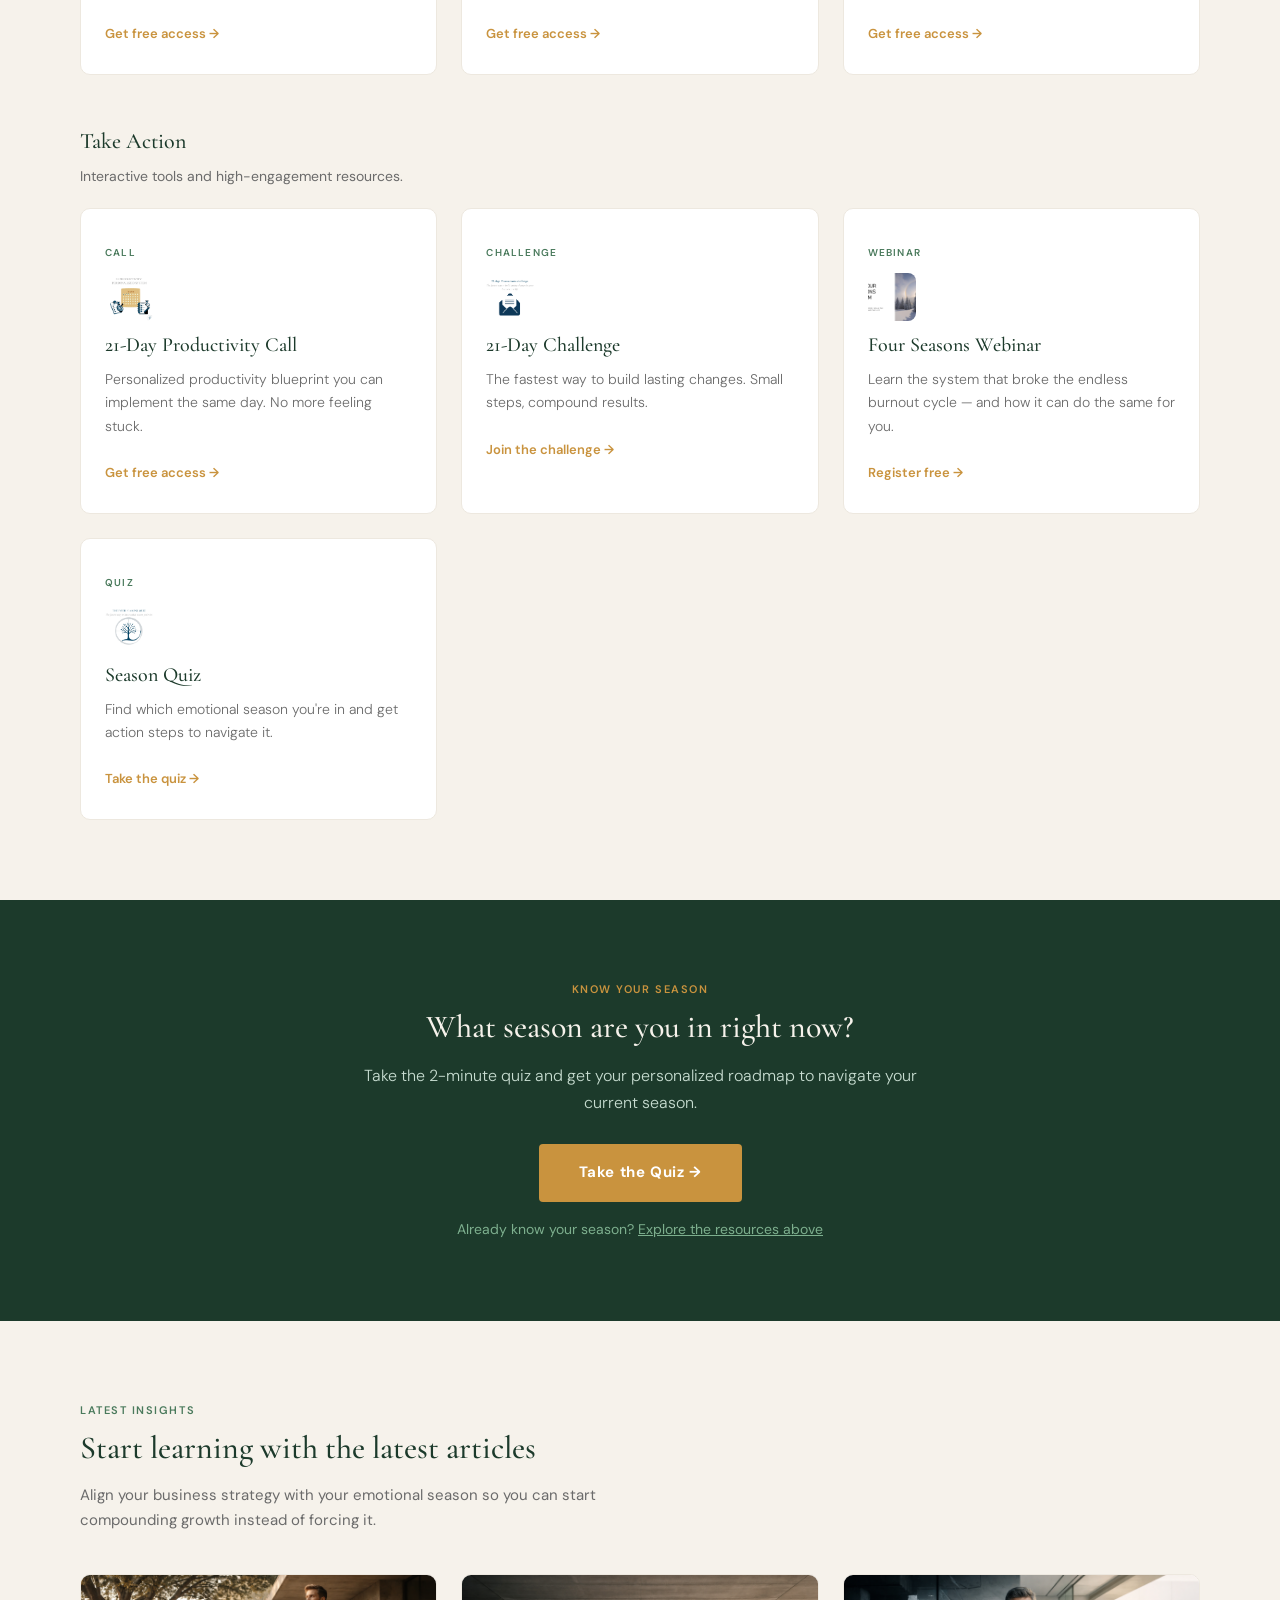
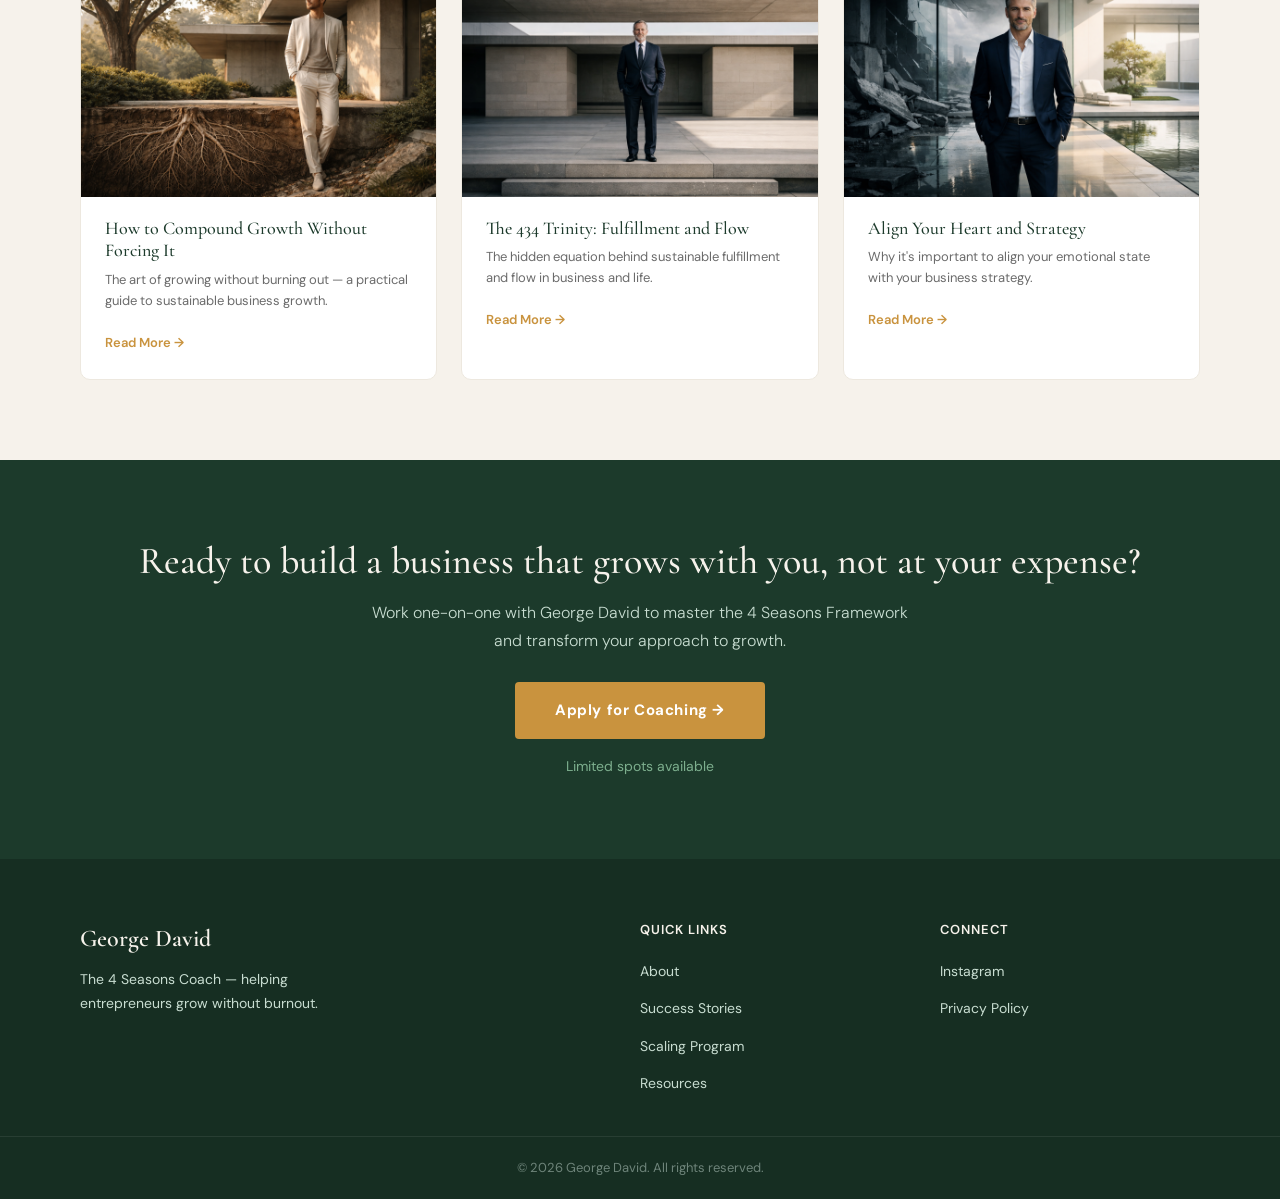
==== commit 1edaebc8: "chore: simplify trust bar - remove count, center quote" ====
--- a/george-david-funnel/index.html
+++ b/george-david-funnel/index.html
@@ -5,6 +5,8 @@
   <meta name="viewport" content="width=device-width, initial-scale=1.0">
   <title>George David — The 4 Seasons Coach</title>
   <meta name="description" content="Experience growth without burnout through The 4 Seasons Framework. Get your free ebook and start compounding balanced growth.">
+  <link rel="icon" href="assets/logo.jpg" type="image/jpeg">
+  <link rel="apple-touch-icon" href="assets/logo.jpg">
   <link rel="preconnect" href="https://fonts.googleapis.com">
   <link rel="preconnect" href="https://fonts.gstatic.com" crossorigin>
   <link href="https://fonts.googleapis.com/css2?family=Cormorant+Garamond:ital,wght@0,400;0,500;0,600;1,400;1,500&family=DM+Sans:wght@300;400;500;600;700&display=swap" rel="stylesheet">
@@ -49,8 +51,7 @@
 <!-- Trust Bar -->
 <div class="trust-bar">
   <div class="trust-bar-inner">
-    <span class="trust-bar-item">⭐⭐⭐⭐⭐ &nbsp;"Completely transformed how I work" — Adrien Skow</span>
-    <span class="trust-bar-item">2,000+ entrepreneurs helped</span>
+    <span class="trust-bar-item" style="margin:0 auto;">⭐⭐⭐⭐⭐ &nbsp;"Completely transformed how I work" — Adrien Skow</span>
   </div>
 </div>
 
--- a/george-david-funnel/css/style.css
+++ b/george-david-funnel/css/style.css
@@ -240,9 +240,8 @@
   margin: 0 auto;
   padding: 18px 40px;
   display: flex;
-  justify-content: space-between;
+  justify-content: center;
   align-items: center;
-  gap: 40px;
 }
 .trust-bar-item {
   font-family: var(--font-sans);
